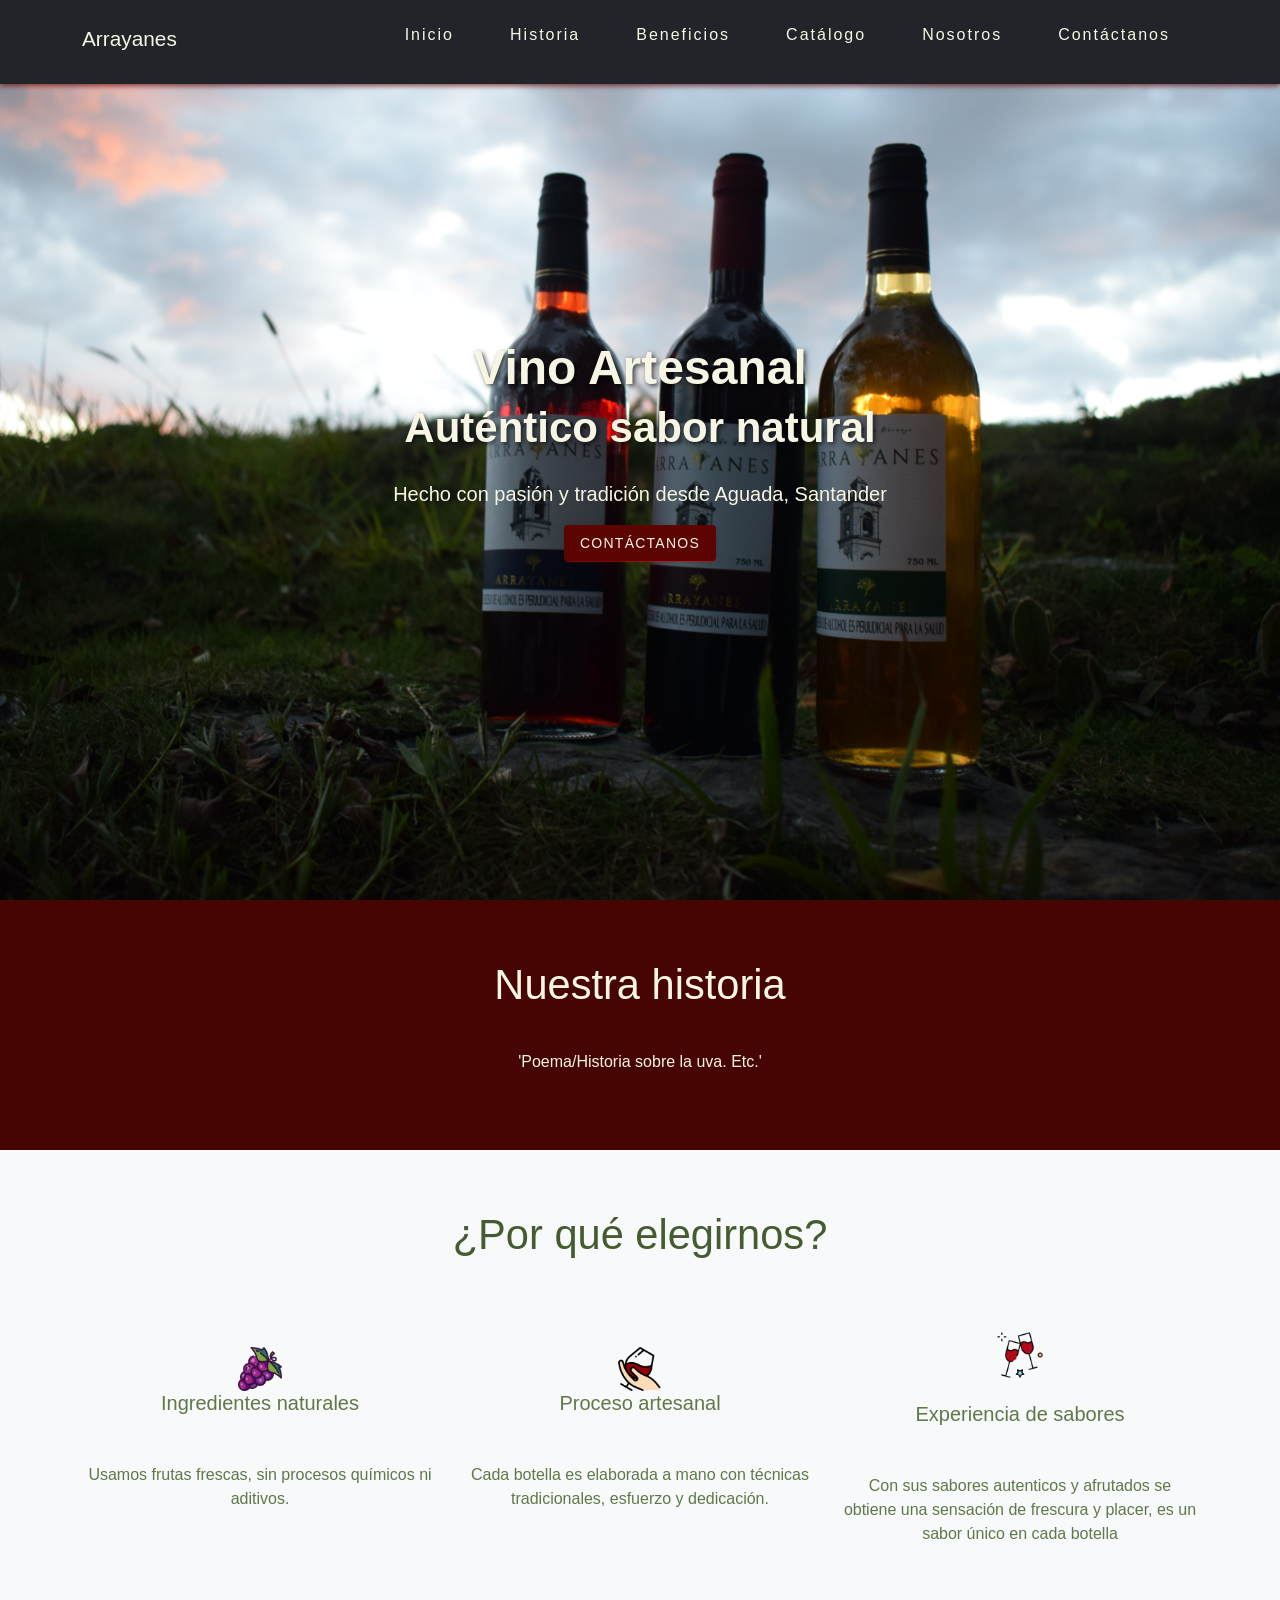
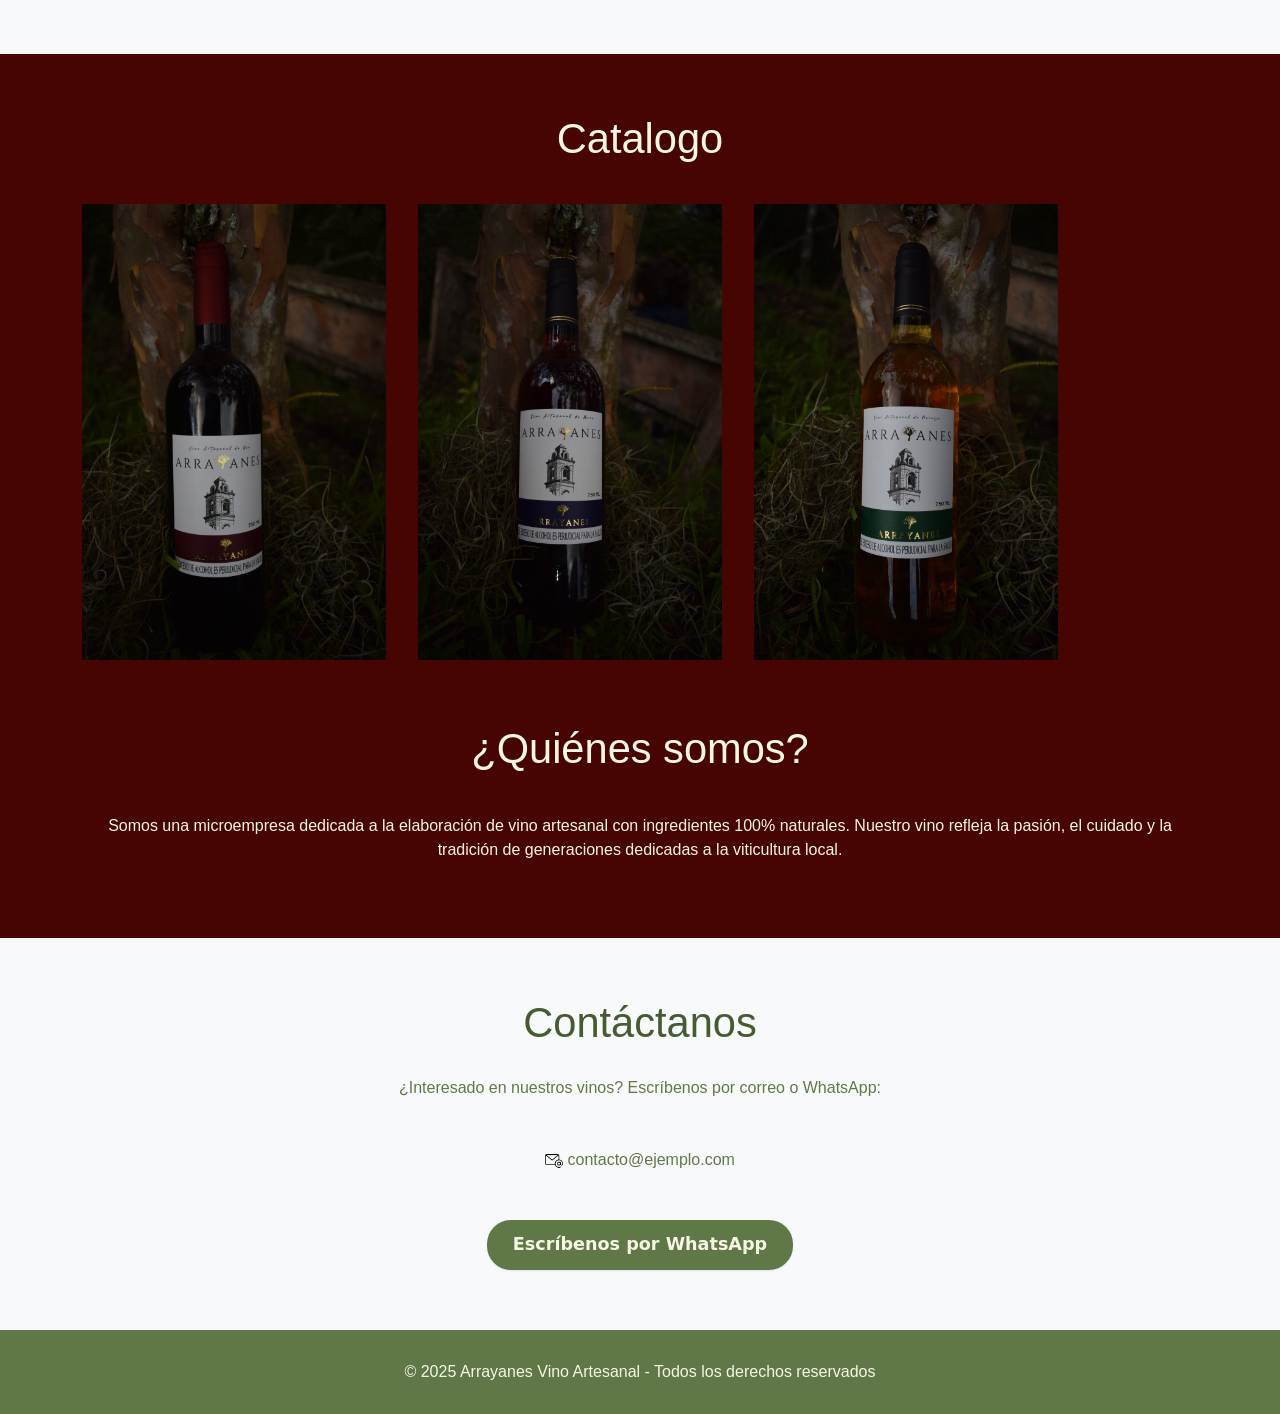
==== index.html @ 7a526537 "Navbar responsive" ====
<!DOCTYPE html>
<html lang="es">
<head>
<meta charset="UTF-8" />
<meta name="viewport" content="width=device-width, initial-scale=1.0" />
<title>Arrayanes Vino Artesanal</title>
<link href="https://cdn.jsdelivr.net/npm/bootstrap@5.3.2/dist/css/bootstrap.min.css" rel="stylesheet">
<link rel="stylesheet" href="Styles/index.css">
</head>
<body>
<!----------------------------------------NAVBAR ---------------------------------------->
<nav class="navbar navbar-expand-lg navbar-dark bg-dark fixed-top" id="navbar">
<div class="container">
<a class="navbar-brand" href="#">Arrayanes</a>

<button class="navbar-toggler" type="button" data-bs-toggle="collapse" data-bs-target="#menuNavbar" aria-controls="menuNavbar" aria-expanded="false" aria-label="Toggle navigation">
    <span class="navbar-toggler-icon"></span>
</button>

<div class="collapse navbar-collapse" id="menuNavbar">
    <ul class="navbar-nav ms-auto">
    <li class="nav-item"><a class="nav-link" href="#inicio">Inicio</a></li>
    <li class="nav-item"><a class="nav-link" href="#historia">Historia</a></li>
    <li class="nav-item"><a class="nav-link" href="#beneficios">Beneficios</a></li>
    <li class="nav-item"><a class="nav-link" href="#catalogo">Catálogo</a></li>
    <li class="nav-item"><a class="nav-link" href="#nosotros">Nosotros</a></li>
    <li class="nav-item"><a class="nav-link" href="#contacto">Contáctanos</a></li>
    </ul>
</div>
</div>
</nav>

<!---------------------------------------- INICIO ---------------------------------------->
<section class="inicio" id="inicio">
<div class="container">
    <h1>Vino Artesanal <br><small>Auténtico sabor natural</small></h1>
    <p class="lead mt-4">Hecho con pasión y tradición desde Aguada, Santander</p>
    <a href="#contacto" class="btn-contacto">Contáctanos</a>
</div>
</section>

<!---------------------------------------- NUESTRA HISTORIA ---------------------------------------->
<section class="section text-center" id="historia">
<div class="container">
    <h2 class="mb-4">Nuestra historia</h2>
    <p>'Poema/Historia sobre la uva. Etc.'</p>
</div>
</section>

<!---------------------------------------- BENEFICIOS ---------------------------------------->
<section class="section bg-light" id="beneficios">
<div class="container text-center">
    <h2 class="mb-1">¿Por qué elegirnos?</h2>
    <br>
    <br>
    <div class="row">
    <div class="col-md-4">
        <img src="Assets/uva.png" class="benefit-icon" alt="Icono">
        <h5 class="mb-5">Ingredientes naturales</h5>
        <p class="mb-5">Usamos frutas frescas, sin procesos químicos ni aditivos.</p>
    </div>
    <div class="col-md-4">
        <img src="Assets/copa-de-vino.png" class="benefit-icon" alt="Icono">
        <h5 class="mb-5">Proceso artesanal</h5>
        <p class="mb-5">Cada botella es elaborada a mano con técnicas tradicionales, esfuerzo y dedicación.</p>
    </div>
    <div class="col-md-4">
        <img src="Assets/brindis.png" class="benefit-icons" alt="Icono">
        <br><br>
        <h5 class="mb-5">Experiencia de sabores</h5>
        <p class="mb-5">Con sus sabores autenticos y afrutados se obtiene una sensación de frescura y placer, es un sabor único en cada botella</p>
    </div>
    </div>
</div>
</section>

<!---------------------------------------- CATALOGO ---------------------------------------->
<section class="section" id="catalogo">
<div class="container text-center">
    <h2 class="mb-4">Catalogo</h2>
    <div class="row g-3">
        <div class="img-vino">
        <a href="vino-uva.html">
            <img src="Assets/Uva.JPG" class="img-fluid mx-auto d-block" alt="vino de uva">
        </a>
        </div>
        <div class="img-vino">
        <a href="vino-mora.html">
            <img src="Assets/Mora.JPG" class="img-fluid mx-auto d-block" alt="vino de mora">
        </a>
        </div>
        <div class="img-vino">
        <a href="vino-naranja.html">
            <img src="Assets/Naranja.JPG" class="img-fluid mx-auto d-block" alt="vino de naranja">
        </a>
        </div>
    </div>
</div>
</section>

<!---------------------------------------- ¿QUIÉNES SOMOS? ---------------------------------------->
<section class="section text-center" id="nosotros">
<div class="container">
    <h2 class="mb-4">¿Quiénes somos?</h2>
    <p>Somos una microempresa dedicada a la elaboración de vino artesanal con ingredientes 100% naturales. Nuestro vino refleja la pasión, el cuidado y la tradición de generaciones dedicadas a la viticultura local.</p>
</div>
</section>

<!---------------------------------------- CONTACTO ---------------------------------------->
<section class="section bg-light" id="contacto">
<div class="container text-center">
    <h2 class="mb-1">Contáctanos</h2>
    <br>
    <p class="mb-5">¿Interesado en nuestros vinos? Escríbenos por correo o WhatsApp:</p>
    <p class="mb-5" id="Info-correo">
        <img class="img-correo" src="Assets/correo.png" alt="Correo"> 
        contacto@ejemplo.com
    </p>
    <a href="https://wa.me/573052491239" target="_blank" class="btn-whatsapp">Escríbenos por WhatsApp</a>
</div>
</section>

<!---------------------------------------- FOOTER ---------------------------------------->
<footer class="text-center">
<div class="container">
    <p class="mb-0">© 2025 Arrayanes Vino Artesanal - Todos los derechos reservados</p>
</div>
</footer>

<script src="https://cdn.jsdelivr.net/npm/bootstrap@5.3.2/dist/js/bootstrap.bundle.min.js"></script>
<script>
let posicionAnterior = window.pageYOffset;

window.onscroll = function () {
const navbar = document.getElementById("navbar");
let posicionActual = window.pageYOffset;

if (posicionAnterior > posicionActual) {
    navbar.style.top = "0";
} else {
    navbar.style.top = "-80px";
}

posicionAnterior = posicionActual;
};
</script>
</body>
</html>
---- Styles/index.css ----
body {
font-family: 'Segoe UI', sans-serif;
background-color: #470501;
color: #4b2e2e;
}

.navbar {
box-shadow: 0 2px 5px rgba(108, 3, 3, 0.708);
background-color: #470501;
color: #F7F6E4;
padding-bottom: 15px;
position: fixed;
top: 0;
width: 100%;
transition: top 0.3s ease-in-out;
z-index: 999;
}

.navbar a{
text-decoration: none;
}

.navbar-brand{
color: #F7F6E4;
font-size: 1.3rem;
}

.nav-link{
text-align: center;
display: inline-block;
padding: 15px 40px;
cursor: pointer;
letter-spacing: 2px;
position:relative;
overflow:hidden;
margin: 0 20px;
color: #F7F6E4;
transition: color 0.3s;
}

.nav-link:before {
content: "";
position: absolute;
width: 0;
background : #F7F6E4;
left: 45%;
height: 2px;
bottom: 0;
transition: all .3s;
opacity: 0.7;
}

.nav-link:hover:before {
width: 100%;
left:0;
}

.inicio {
background-image: url('../Assets/Portada.JPG');
background-size: cover;
background-position: center;
height: 100vh;
color: #F7F6E4;
display: flex;
align-items: center;
justify-content: center;
text-align: center;
}

.inicio h1 {
font-size: 3rem;
font-weight: bold;
text-shadow: 2px 2px 5px rgba(0,0,0,0.7);
}

.benefit-icon{
width: 2.7rem;
height: 2.7rem;
}

.benefit-icons{
margin-top: 20px;
width: 2.9rem;
height: 2.9rem;
}

.row{
text-align: center;
align-items: center;
}

.btn-contacto {
align-items: center;
appearance: none;
border-radius: 4px;
border-style: none;
box-shadow: rgba(221, 14, 14, 0.562) 0 3px 1px -2px,rgba(113, 8, 8, 0.14) 0 2px 2px 0,rgba(0, 0, 0, .12) 0 1px 5px 0;
box-sizing: border-box;
color: #F7F6E4;
cursor: pointer;
display: inline-flex;
font-family: Roboto,sans-serif;
font-size: .875rem;
font-weight: 500;
height: 36px;
justify-content: center;
letter-spacing: .0892857em;
line-height: normal;
min-width: 64px;
outline: none;
overflow: visible;
padding: 0 16px;
position: relative;
text-align: center;
text-decoration: none;
text-transform: uppercase;
transition: box-shadow 280ms cubic-bezier(.4, 0, .2, 1);
user-select: none;
-webkit-user-select: none;
touch-action: manipulation;
vertical-align: middle;
will-change: transform,opacity;
}

.btn-contacto:hover {
box-shadow: rgba(114, 3, 3, 0.553) 0 2px 4px -1px, rgba(120, 6, 6, 0.58) 0 4px 5px 0, rgba(103, 5, 5, 0.53) 0 1px 10px 0;
}

.btn-contacto:disabled {
background-color: rgba(154, 1, 1, 0.678);
box-shadow: rgba(173, 3, 3, 0.749) 0 0 0 0, rgba(156, 3, 3, 0.676) 0 0 0 0, rgba(203, 29, 29, 0.562) 0 0 0 0;
color: rgba(0, 0, 0, .37);
cursor: default;
pointer-events: none;
}

.btn-contacto:not(:disabled) {
background-color: #5c0401;
}

.btn-contacto:focus {
box-shadow: rgba(114, 3, 3, 0.553) 0 2px 4px -1px, rgba(120, 6, 6, 0.58) 0 4px 5px 0, rgba(103, 5, 5, 0.53) 0 1px 10px 0;
}

.btn-contacto:active {
box-shadow: rgba(114, 3, 3, 0.553) 0 2px 4px -1px, rgba(120, 6, 6, 0.58) 0 4px 5px 0, rgba(103, 5, 5, 0.53) 0 1px 10px 0;
background: #bc1007;
}

.section {
padding: 60px 15px;
color: #F7F6E4;
}

.mb-1{
color: #465c30;
font-size: 2.6rem;
}

.mb-4{
font-size:2.6rem;
padding-bottom: 1rem;
}

.mb-5{
color: #607848;
}

.img-vino{
width: 20rem;
height: 25rem;
object-fit: cover;
border-radius: 1.7rem;
margin-right: 1rem;
}

.img-vino:hover{
box-shadow: 0 0.25em 0.25em -0.1em rgba(0, 0, 17, 0);
transform: translateY(-0.25em);
border-color: #490202;
color: rgba(0, 0, 17, 0);
}

.img-correo{
width: 18px;
}

.btn-whatsapp {
background-color: #607848;
color:#F7F6E4;
border: 0 solid #e2e8f0;
border-radius: 1.5rem;
box-sizing: border-box;
cursor: pointer;
display: inline-block;
font-family: "Basier circle",-apple-system,system-ui,"Segoe UI",Roboto,"Helvetica Neue",Arial,"Noto Sans",sans-serif,"Apple Color Emoji","Segoe UI Emoji","Segoe UI Symbol","Noto Color Emoji";
font-size: 1.1rem;
font-weight: 600;
line-height: 1;
padding: 1rem 1.6rem;
text-align: center;
text-decoration: none #0d172a solid;
text-decoration-thickness: auto;
transition: all .1s cubic-bezier(.4, 0, .2, 1);
box-shadow: 0px 1px 2px rgba(166, 175, 195, 0.25);
user-select: none;
-webkit-user-select: none;
touch-action: manipulation;
}

.btn-whatsapp:hover {
background-color: #789048;
color: #F7F6E4;
}

html {
scroll-behavior: smooth;
}

footer {
background-color: #607848;
color: #F7F6E4;
padding: 30px 0;
}

/*--- RESPONSIVE ---*/
@media (max-width: 768px) {
.navbar .container {
flex-direction: column;
align-items: flex-start;
}

.navbar-brand {
margin-bottom: 10px;
}

.navbar div {
display: flex;
flex-wrap: wrap;
justify-content: center;
width: 100%;
text-align: center;
}

.nav-link {
padding: 10px 15px;
margin: 5px;
flex: 1 1 100%;
text-align: center;
}

.img-vino {
width: 14rem;
height: 18rem;
}

.btn-whatsapp {
font-size: 1.125rem;
padding: 1rem 2rem;
}
}

@media (max-width: 480px) {
.img-vino {
width: 100%;
height: auto;
}
}
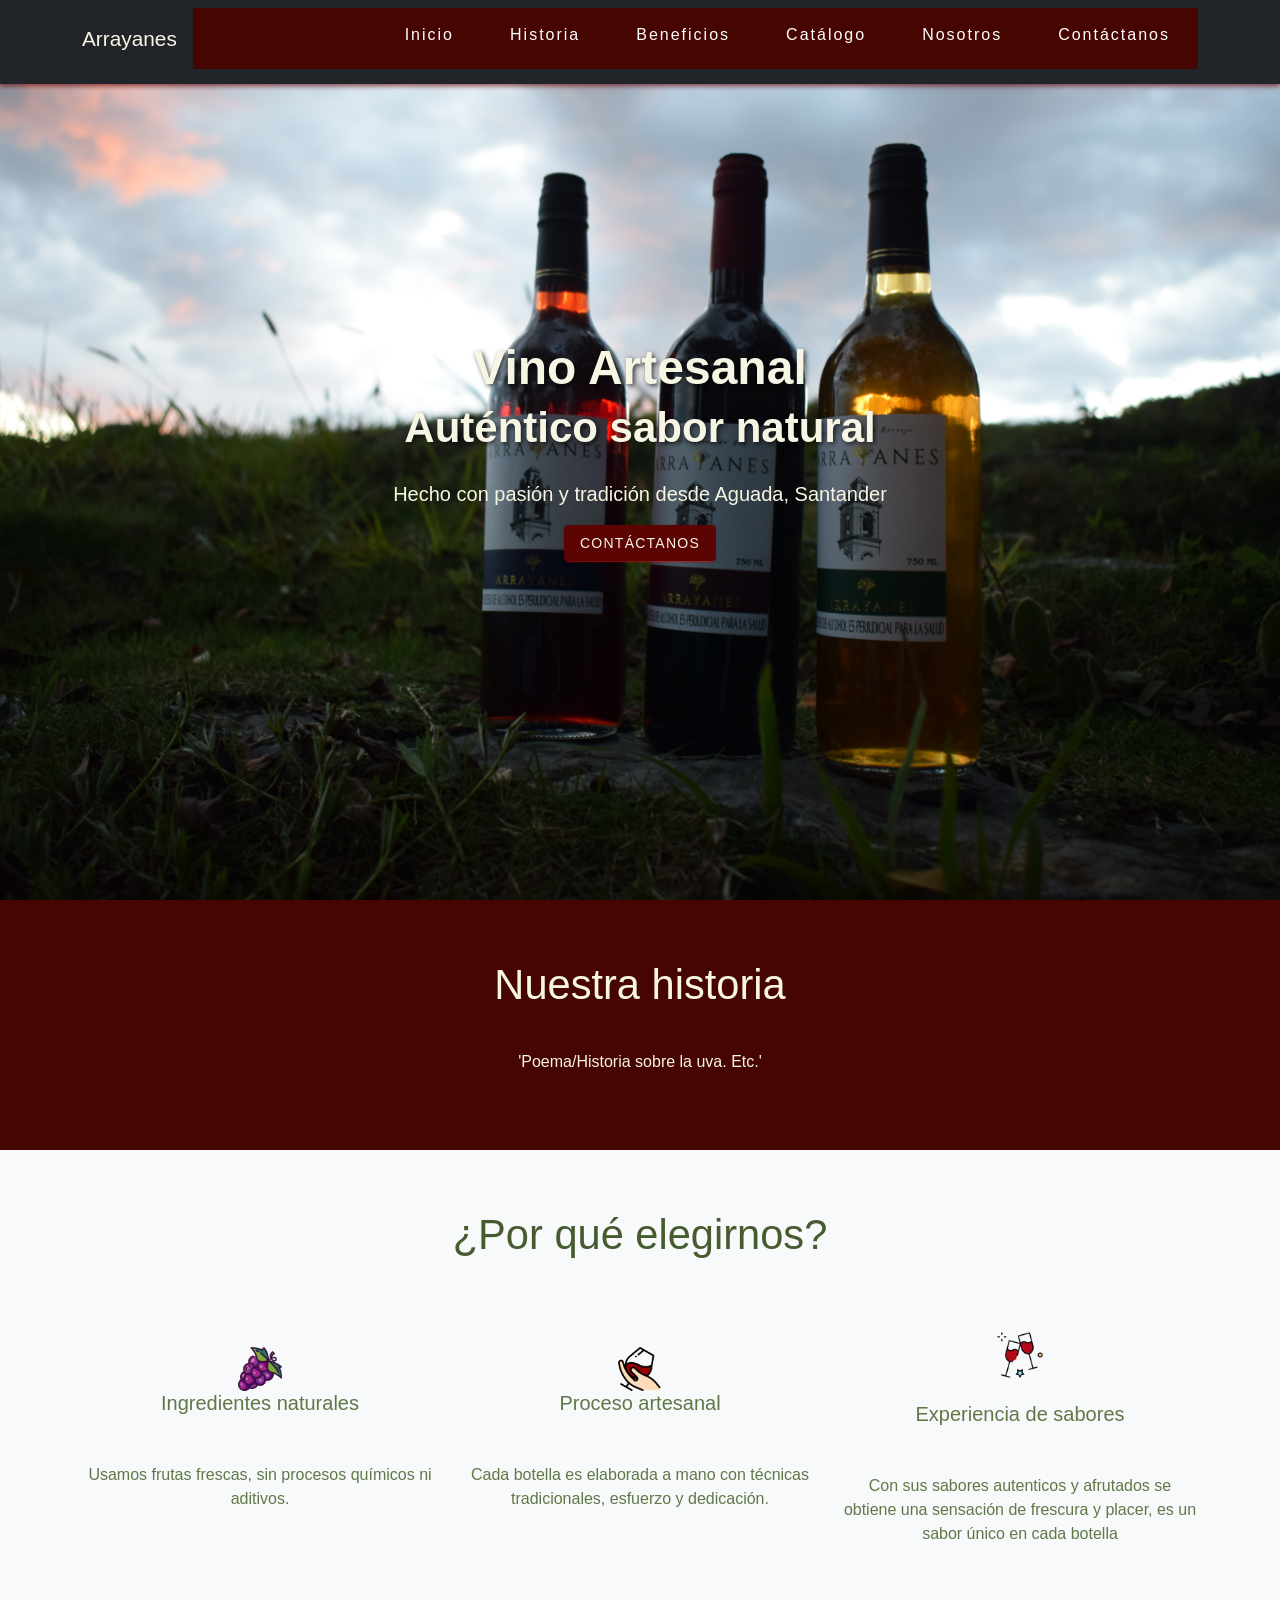
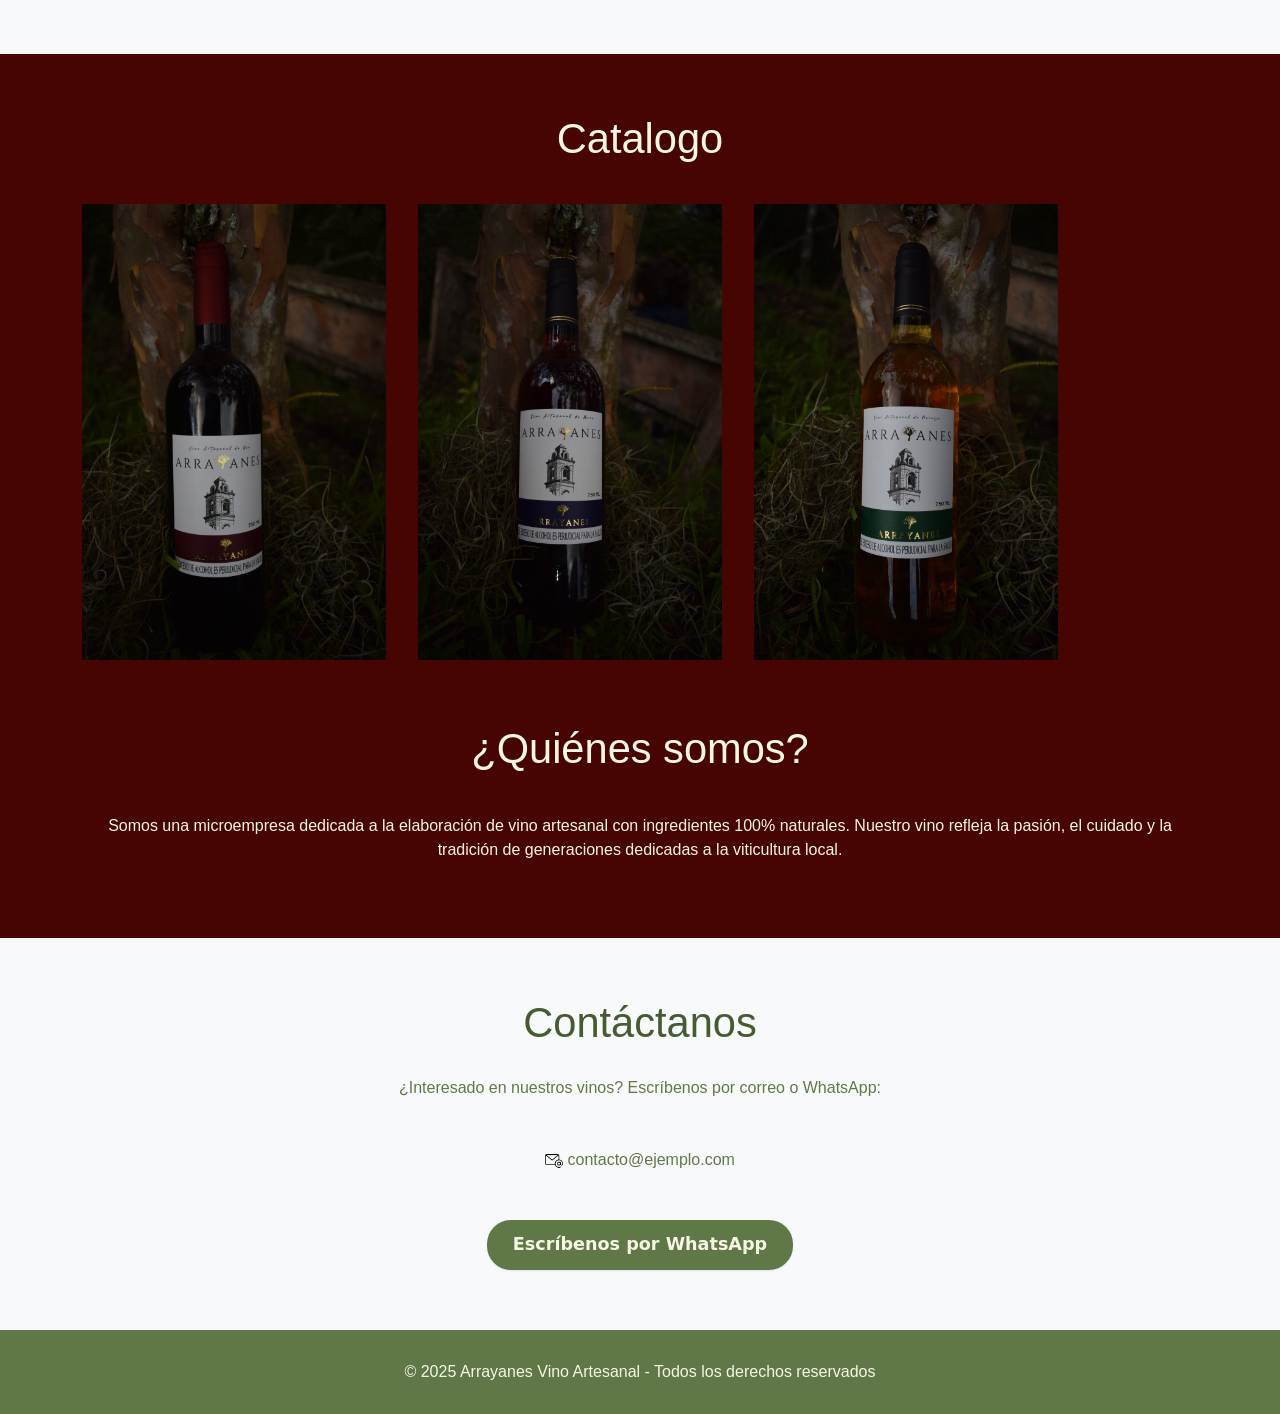
==== commit 12c88aee: "Arreglos navbar responsive" ====
--- a/index.html
+++ b/index.html
@@ -16,15 +16,14 @@
 <button class="navbar-toggler" type="button" data-bs-toggle="collapse" data-bs-target="#menuNavbar" aria-controls="menuNavbar" aria-expanded="false" aria-label="Toggle navigation">
     <span class="navbar-toggler-icon"></span>
 </button>
-
 <div class="collapse navbar-collapse" id="menuNavbar">
     <ul class="navbar-nav ms-auto">
-    <li class="nav-item"><a class="nav-link" href="#inicio">Inicio</a></li>
-    <li class="nav-item"><a class="nav-link" href="#historia">Historia</a></li>
-    <li class="nav-item"><a class="nav-link" href="#beneficios">Beneficios</a></li>
-    <li class="nav-item"><a class="nav-link" href="#catalogo">Catálogo</a></li>
-    <li class="nav-item"><a class="nav-link" href="#nosotros">Nosotros</a></li>
-    <li class="nav-item"><a class="nav-link" href="#contacto">Contáctanos</a></li>
+        <li class="nav-item"><a class="nav-link" href="#inicio">Inicio</a></li>
+        <li class="nav-item"><a class="nav-link" href="#historia">Historia</a></li>
+        <li class="nav-item"><a class="nav-link" href="#beneficios">Beneficios</a></li>
+        <li class="nav-item"><a class="nav-link" href="#catalogo">Catálogo</a></li>
+        <li class="nav-item"><a class="nav-link" href="#nosotros">Nosotros</a></li>
+        <li class="nav-item"><a class="nav-link" href="#contacto">Contáctanos</a></li>
     </ul>
 </div>
 </div>
@@ -127,6 +126,7 @@
 </div>
 </footer>
 
+<!----------------------------------------Scripts---------------------------------------->
 <script src="https://cdn.jsdelivr.net/npm/bootstrap@5.3.2/dist/js/bootstrap.bundle.min.js"></script>
 <script>
 let posicionAnterior = window.pageYOffset;
@@ -134,15 +134,33 @@
 window.onscroll = function () {
 const navbar = document.getElementById("navbar");
 let posicionActual = window.pageYOffset;
-
 if (posicionAnterior > posicionActual) {
     navbar.style.top = "0";
 } else {
     navbar.style.top = "-80px";
 }
-
 posicionAnterior = posicionActual;
 };
+
+document.addEventListener("DOMContentLoaded", function () {
+const menu = document.getElementById("menuNavbar");
+const enlaces = document.querySelectorAll(".navbar-nav .nav-link");
+
+enlaces.forEach((enlace) => {
+    enlace.addEventListener("click", () => {
+    if (menu.classList.contains("show")) {
+        new bootstrap.Collapse(menu).hide();
+    }
+    });
+});
+
+document.addEventListener("click", (event) => {
+    const isClickInside = menu.contains(event.target) || event.target.closest(".navbar-toggler");
+    if (!isClickInside && menu.classList.contains("show")) {
+    new bootstrap.Collapse(menu).hide();
+    }
+});
+});
 </script>
 </body>
 </html>
--- a/Styles/index.css
+++ b/Styles/index.css
@@ -53,6 +53,13 @@
 .nav-link:hover:before {
 width: 100%;
 left:0;
+}
+.navbar-collapse {
+background-color: #470501;
+}
+
+.navbar-nav .nav-link {
+color: white !important;
 }
 
 .inicio {
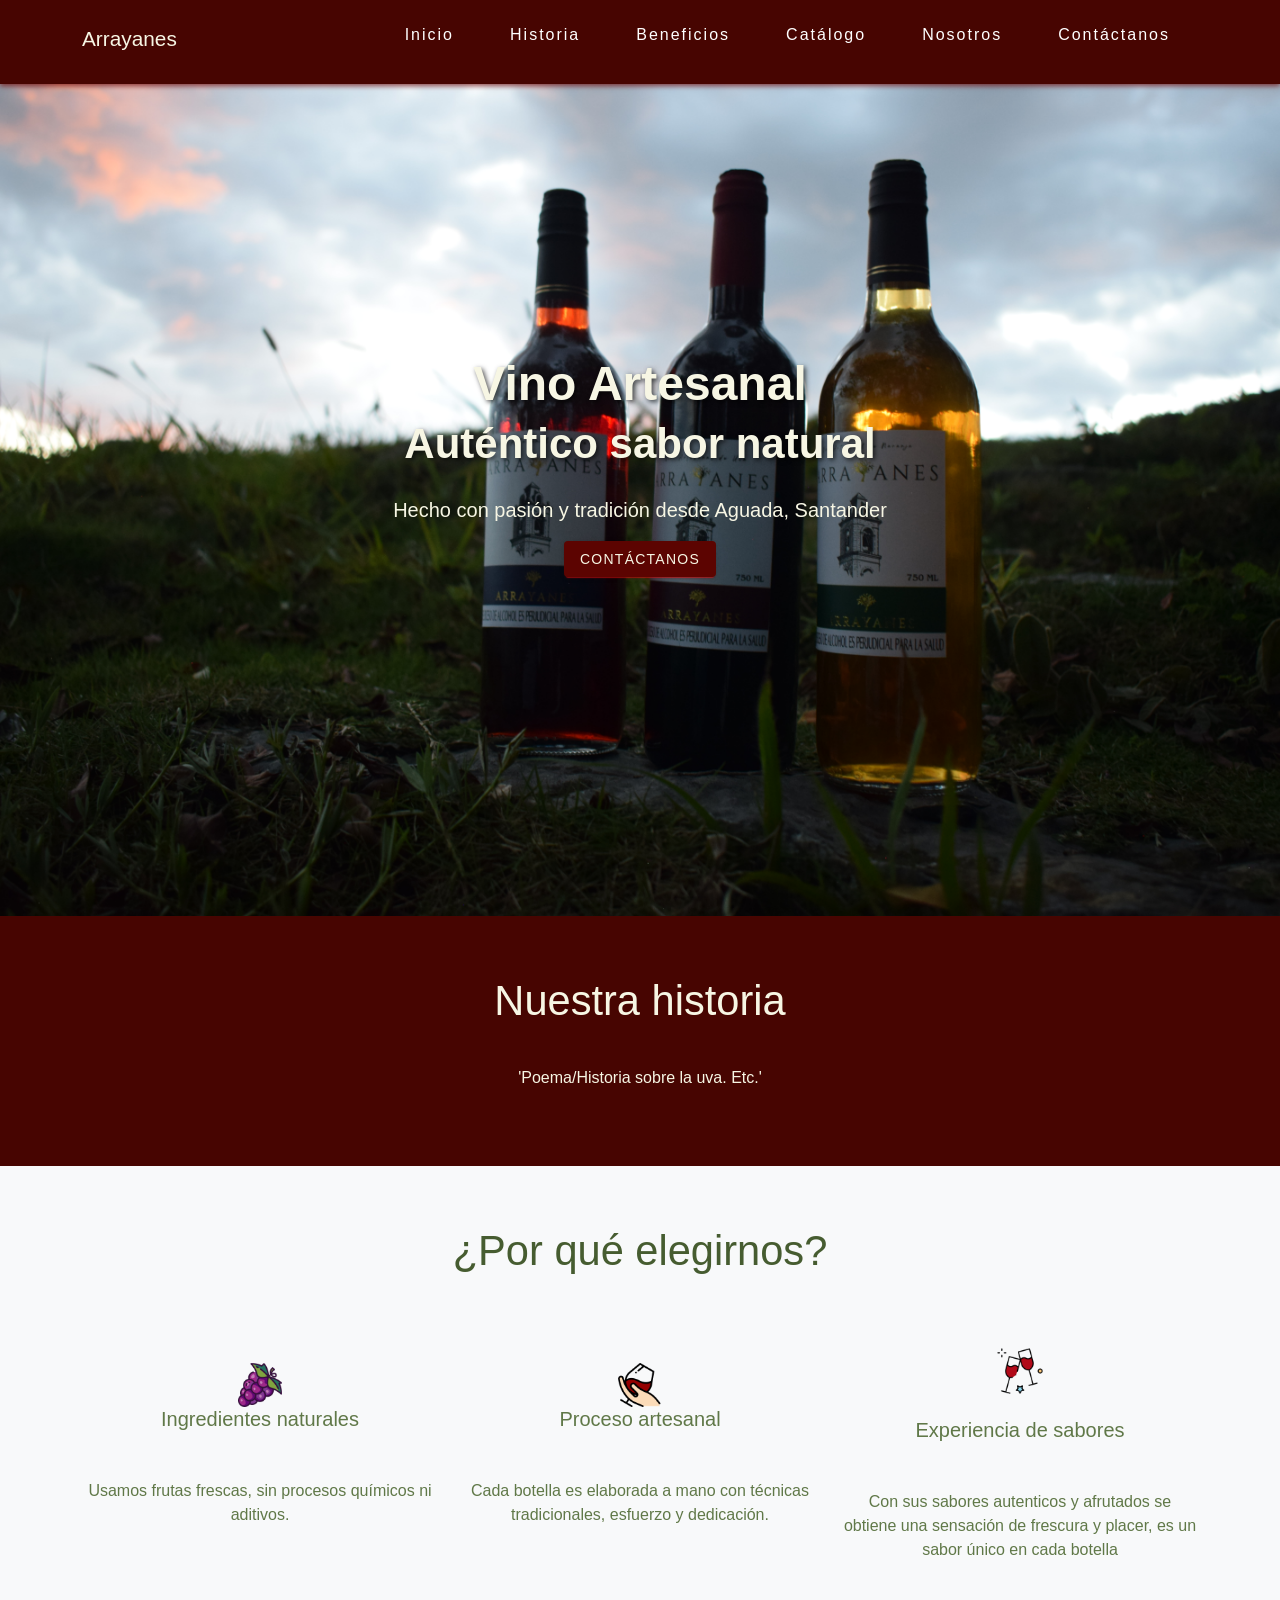
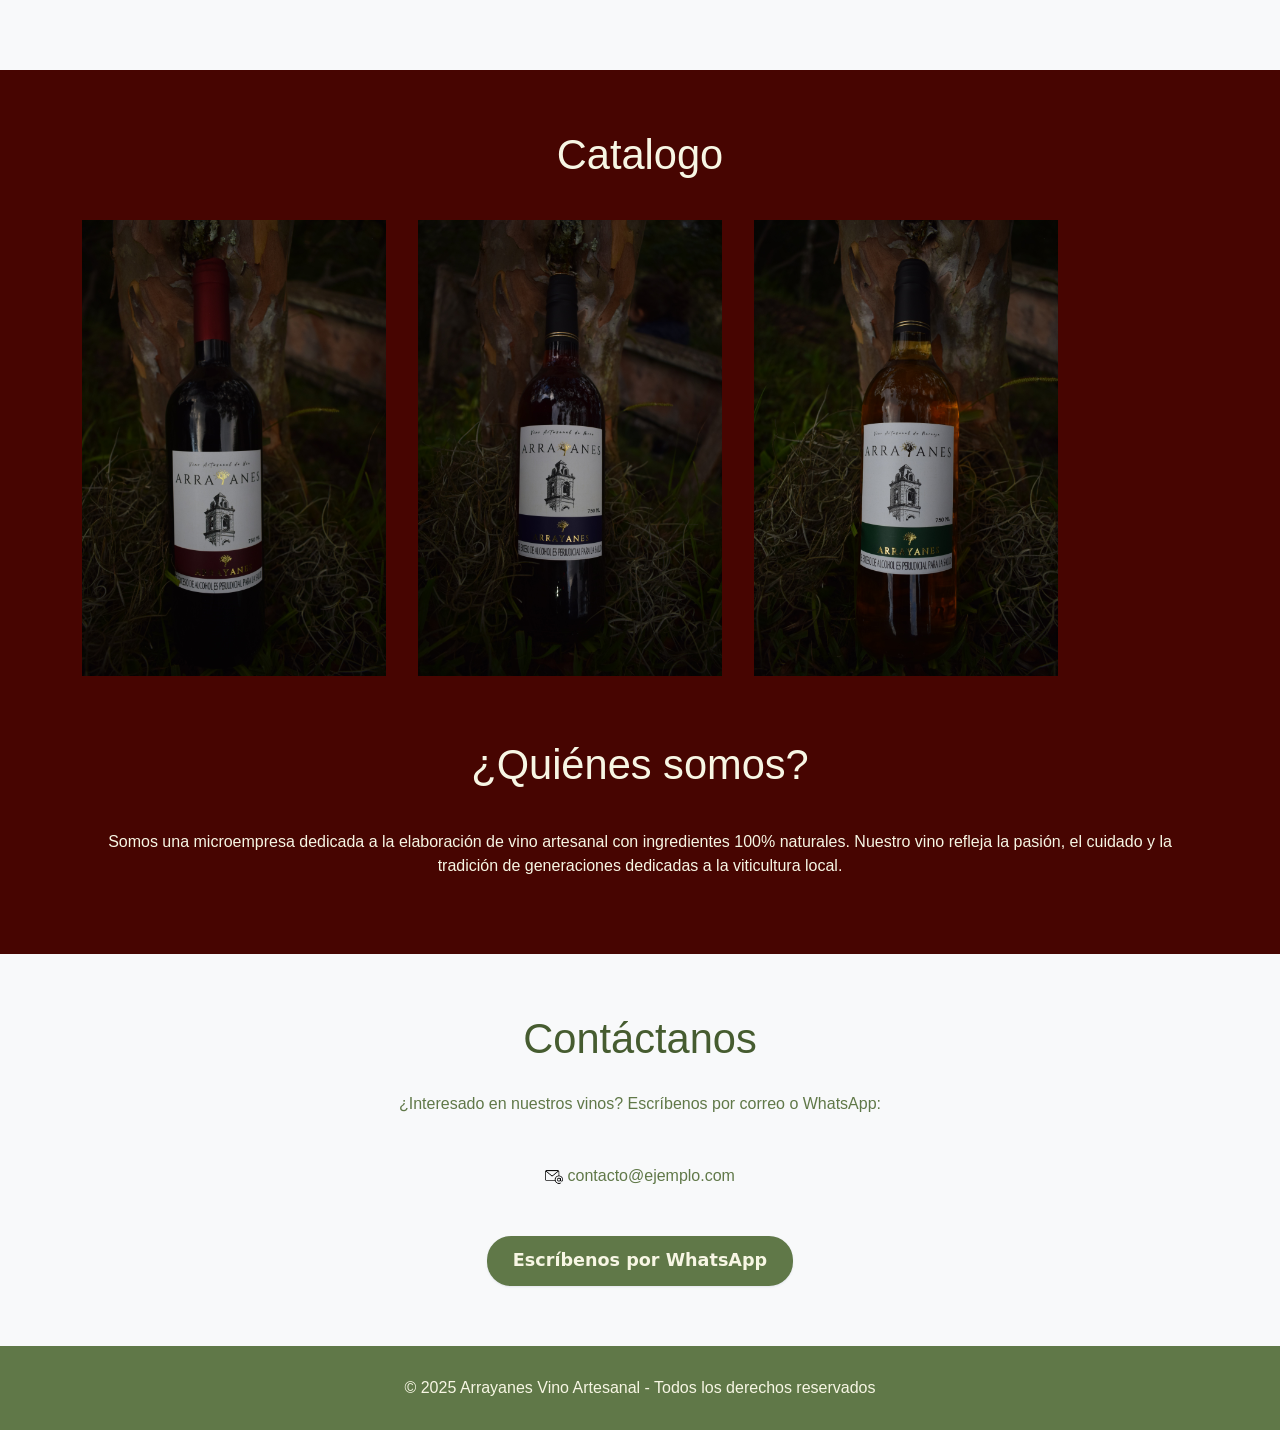
==== commit f286c250: "Arreglos navbar responsive" ====
--- a/index.html
+++ b/index.html
@@ -9,7 +9,7 @@
 </head>
 <body>
 <!----------------------------------------NAVBAR ---------------------------------------->
-<nav class="navbar navbar-expand-lg navbar-dark bg-dark fixed-top" id="navbar">
+<header><nav class="navbar navbar-expand-lg navbar-dark bg-dark fixed-top" id="navbar">
 <div class="container">
 <a class="navbar-brand" href="#">Arrayanes</a>
 
@@ -28,6 +28,7 @@
 </div>
 </div>
 </nav>
+</header>
 
 <!---------------------------------------- INICIO ---------------------------------------->
 <section class="inicio" id="inicio">
--- a/Styles/index.css
+++ b/Styles/index.css
@@ -4,9 +4,13 @@
 color: #4b2e2e;
 }
 
+header{
+margin: 1rem;
+}
+
 .navbar {
 box-shadow: 0 2px 5px rgba(108, 3, 3, 0.708);
-background-color: #470501;
+background-color: #470501 !important;
 color: #F7F6E4;
 padding-bottom: 15px;
 position: fixed;
@@ -55,7 +59,22 @@
 left:0;
 }
 .navbar-collapse {
-background-color: #470501;
+background-color: #470501 !important;
+}
+
+@keyframes fadeSlideDown {
+0% {
+opacity: 0;
+transform: translateY(-10px);
+}
+100% {
+opacity: 1;
+transform: translateY(0);
+}
+}
+
+.navbar-collapse.show {
+animation: fadeSlideDown 0.4s ease-out;
 }
 
 .navbar-nav .nav-link {
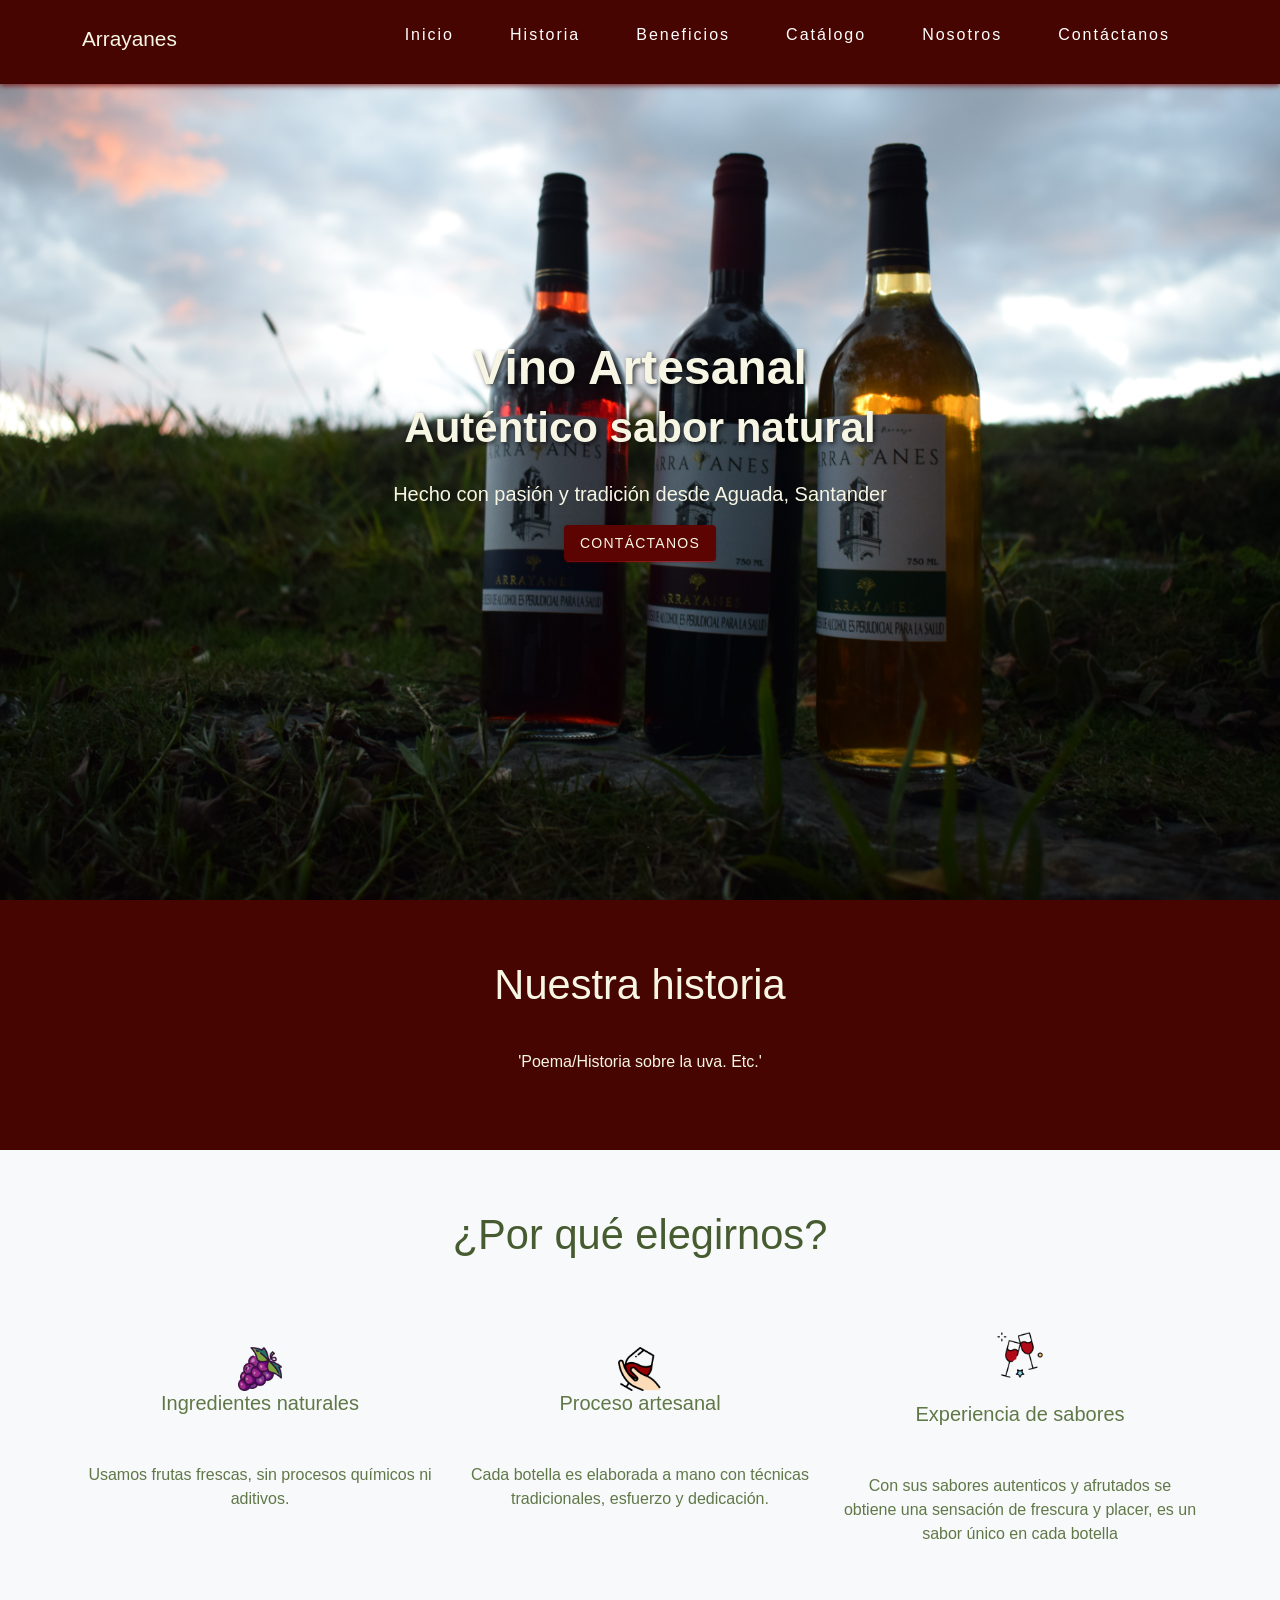
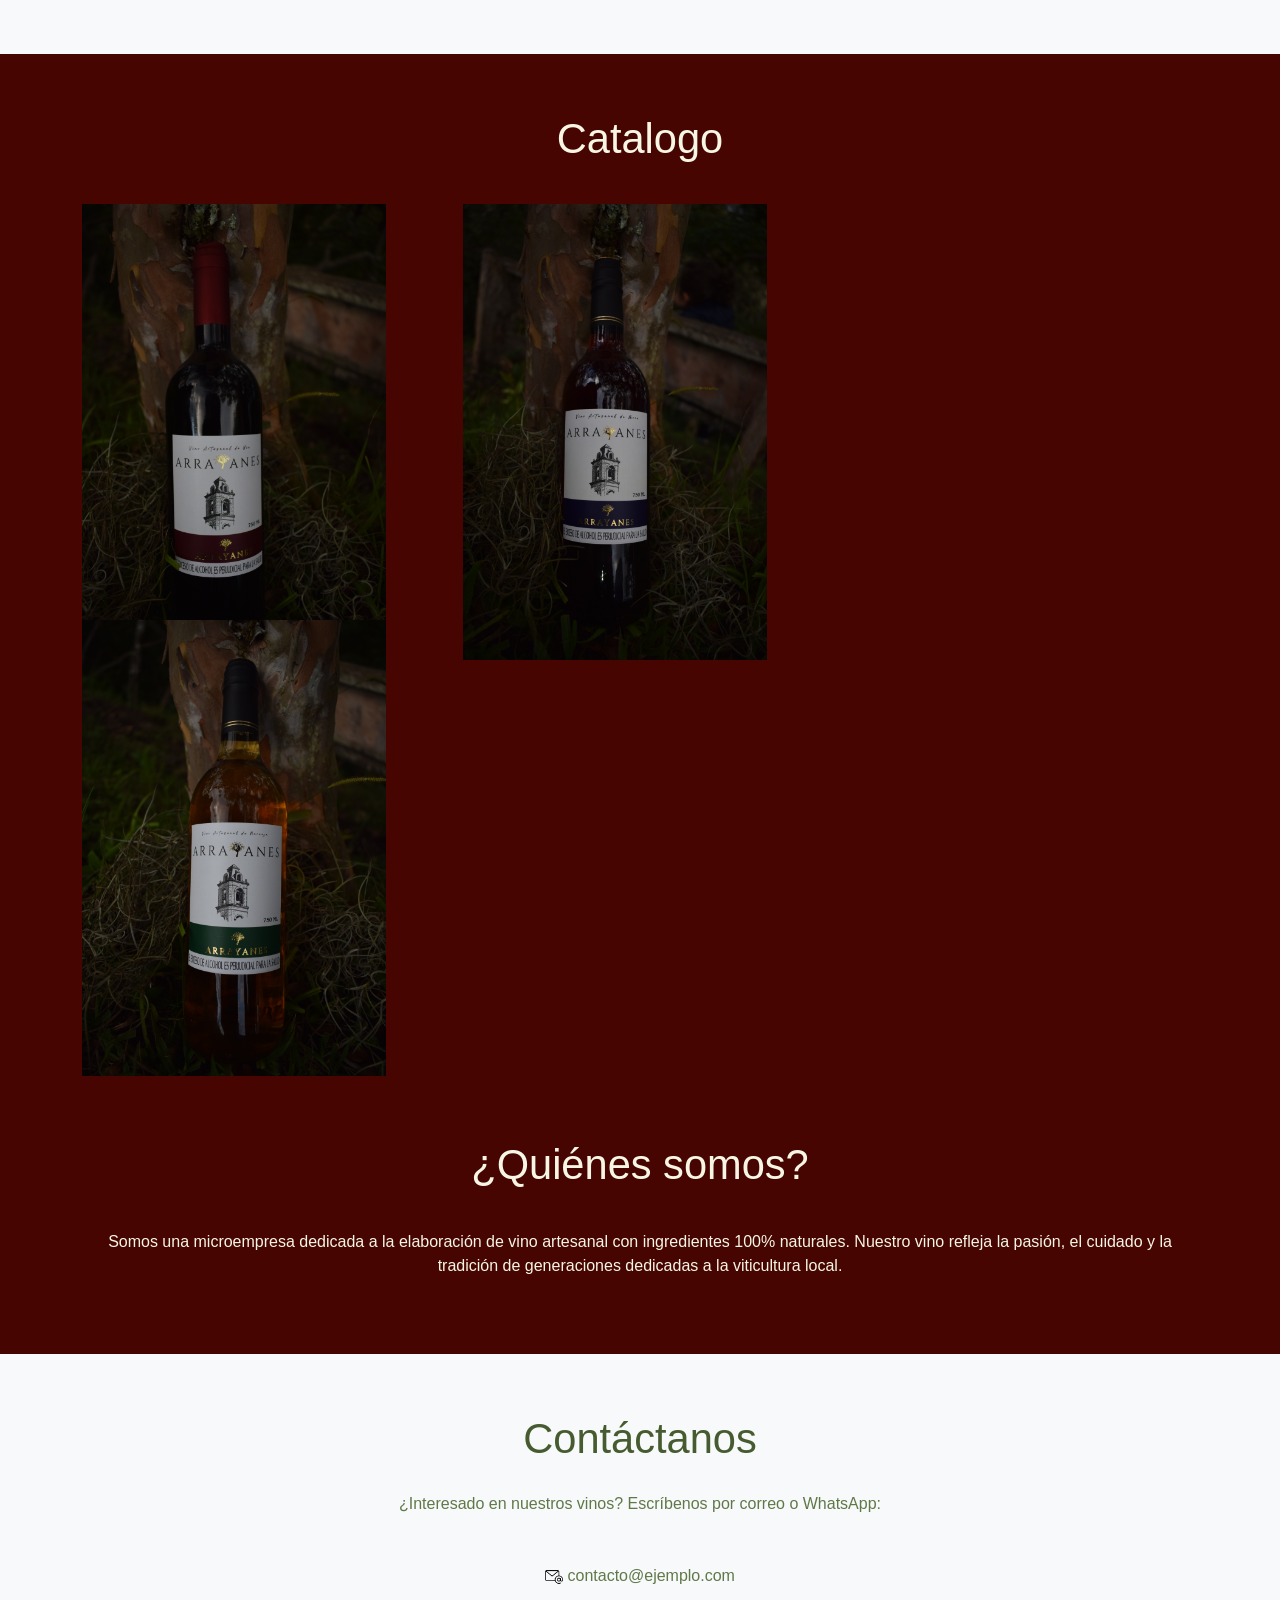
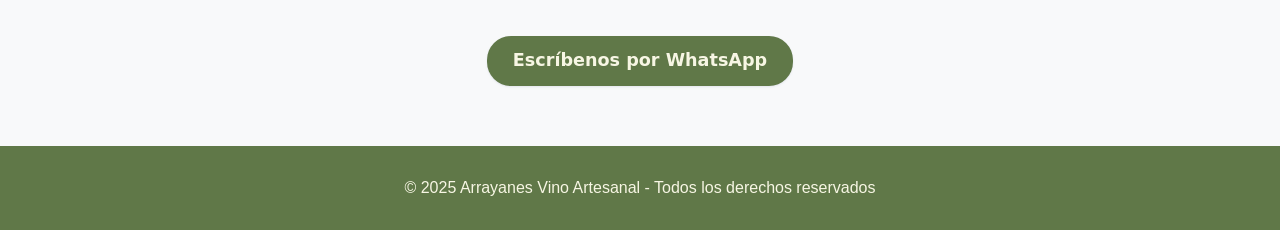
==== commit 043cc306: "Actualización navbar en cada html" ====
--- a/index.html
+++ b/index.html
@@ -9,7 +9,7 @@
 </head>
 <body>
 <!----------------------------------------NAVBAR ---------------------------------------->
-<header><nav class="navbar navbar-expand-lg navbar-dark bg-dark fixed-top" id="navbar">
+<nav class="navbar navbar-expand-lg navbar-dark bg-dark fixed-top" id="navbar">
 <div class="container">
 <a class="navbar-brand" href="#">Arrayanes</a>
 
@@ -28,7 +28,6 @@
 </div>
 </div>
 </nav>
-</header>
 
 <!---------------------------------------- INICIO ---------------------------------------->
 <section class="inicio" id="inicio">
--- a/Styles/index.css
+++ b/Styles/index.css
@@ -2,10 +2,6 @@
 font-family: 'Segoe UI', sans-serif;
 background-color: #470501;
 color: #4b2e2e;
-}
-
-header{
-margin: 1rem;
 }
 
 .navbar {
@@ -197,7 +193,7 @@
 height: 25rem;
 object-fit: cover;
 border-radius: 1.7rem;
-margin-right: 1rem;
+margin-right: 3.8rem;
 }
 
 .img-vino:hover{
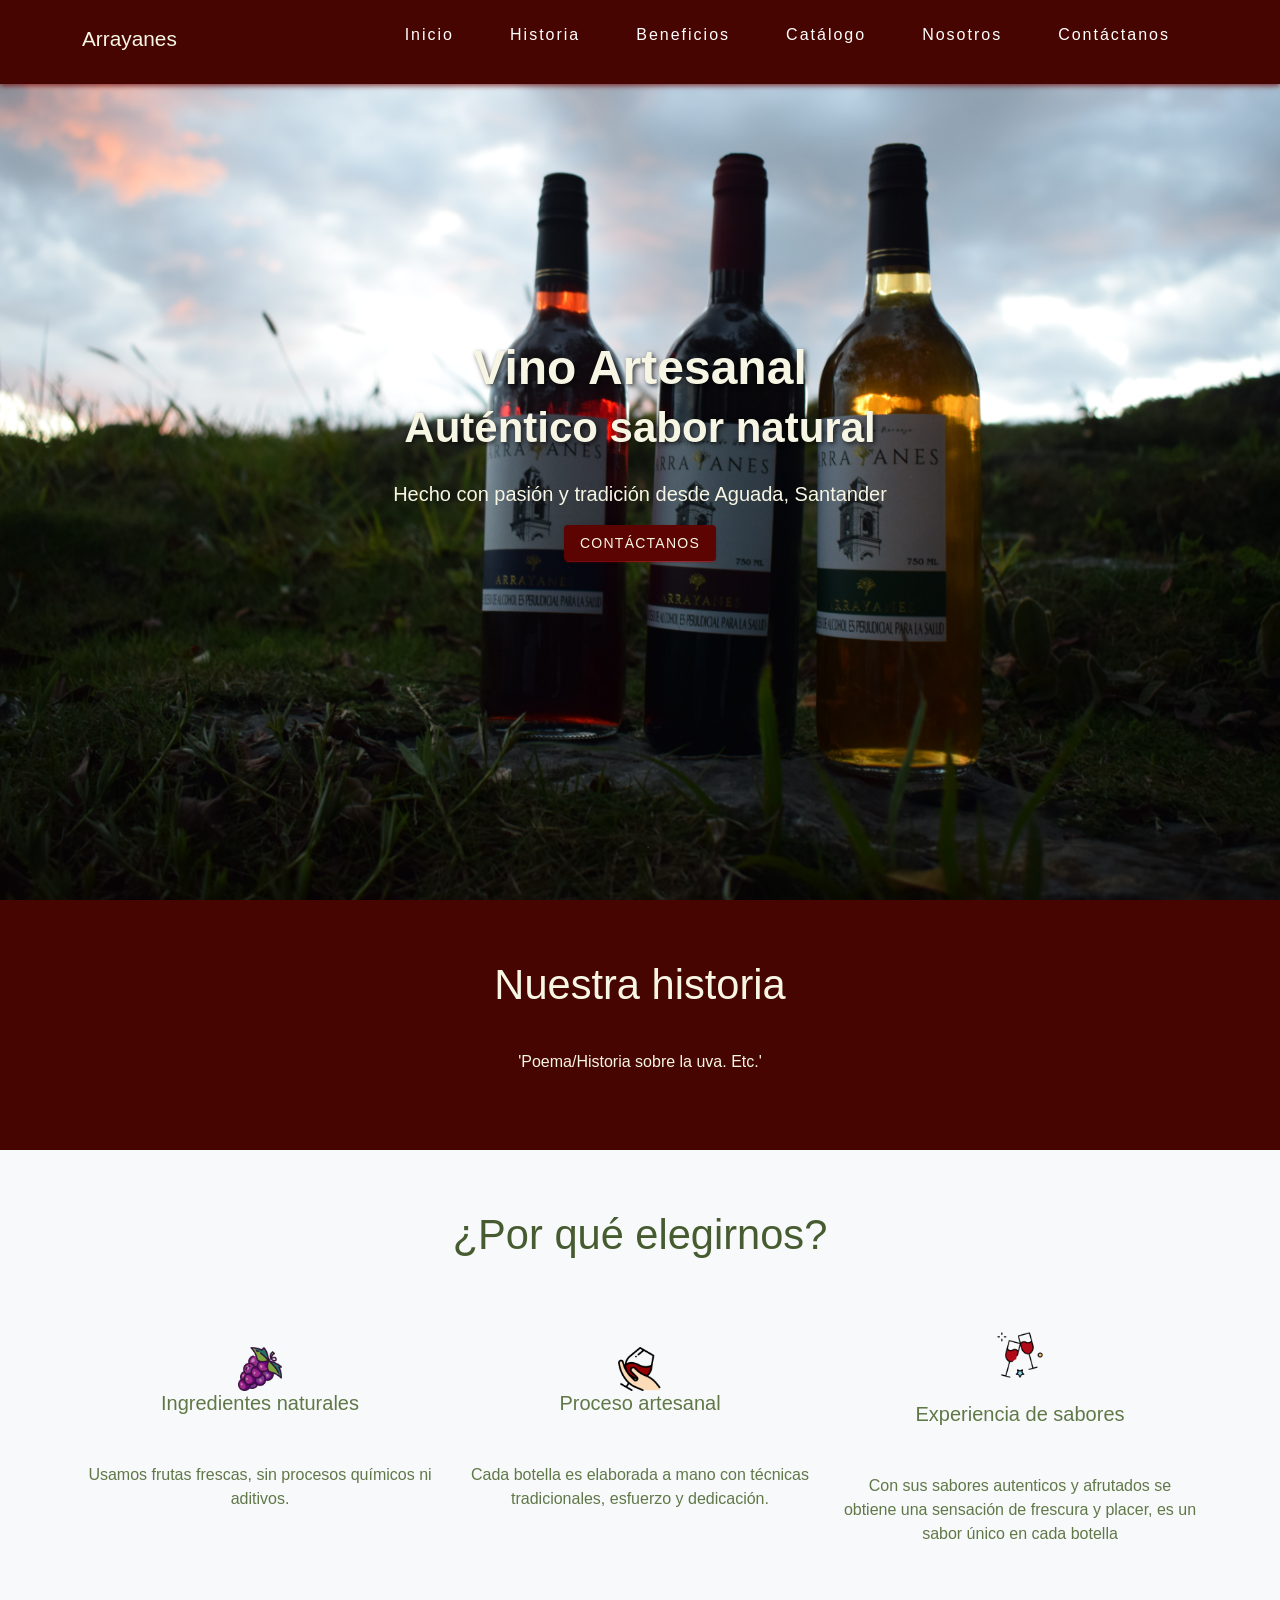
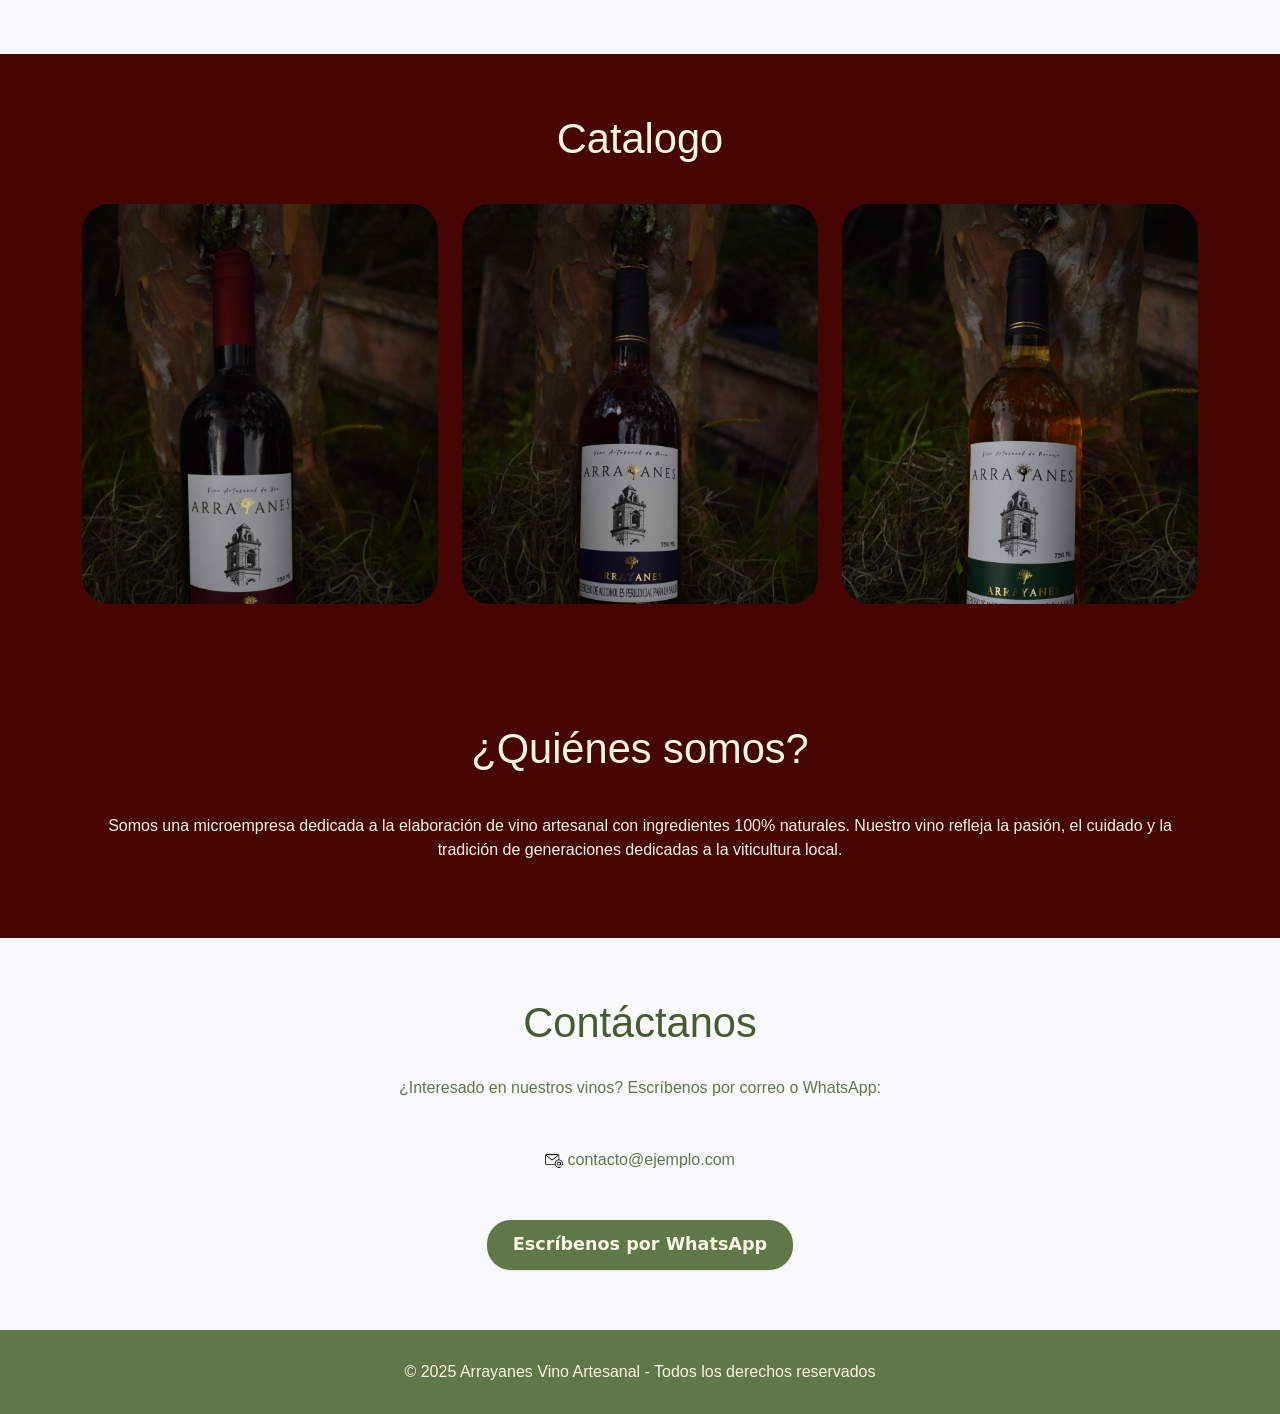
==== commit 90cc79d6: "Arreglos catalogo" ====
--- a/index.html
+++ b/index.html
@@ -77,21 +77,27 @@
 <section class="section" id="catalogo">
 <div class="container text-center">
     <h2 class="mb-4">Catalogo</h2>
-    <div class="row g-3">
-        <div class="img-vino">
-        <a href="vino-uva.html">
-            <img src="Assets/Uva.JPG" class="img-fluid mx-auto d-block" alt="vino de uva">
-        </a>
+    <div class="row g-4 justify-content-center">
+        <div class="col-md-4">
+            <div class="img-vino">
+                <a href="vino-uva.html">
+                    <img src="Assets/Uva.JPG" class="img-fluid mx-auto d-block" alt="vino de uva">
+                </a>
+            </div>
         </div>
-        <div class="img-vino">
-        <a href="vino-mora.html">
-            <img src="Assets/Mora.JPG" class="img-fluid mx-auto d-block" alt="vino de mora">
-        </a>
+        <div class="col-md-4">    
+            <div class="img-vino">
+            <a href="vino-mora.html">
+                <img src="Assets/Mora.JPG" class="img-fluid mx-auto d-block" alt="vino de mora">
+            </a>
+            </div>
         </div>
-        <div class="img-vino">
-        <a href="vino-naranja.html">
-            <img src="Assets/Naranja.JPG" class="img-fluid mx-auto d-block" alt="vino de naranja">
-        </a>
+        <div class="col-md-4"> 
+            <div class="img-vino">
+            <a href="vino-naranja.html">
+                <img src="Assets/Naranja.JPG" class="img-fluid mx-auto d-block" alt="vino de naranja">
+            </a>
+            </div>
         </div>
     </div>
 </div>
--- a/Styles/index.css
+++ b/Styles/index.css
@@ -188,19 +188,22 @@
 color: #607848;
 }
 
+.row-g3{
+align-items: center;
+align-content: center;
+}
+
 .img-vino{
-width: 20rem;
+width: 100%;
 height: 25rem;
-object-fit: cover;
 border-radius: 1.7rem;
-margin-right: 3.8rem;
+overflow: hidden;
+transition: transform 0.3s ease, box-shadow 0.3s ease;
 }
 
 .img-vino:hover{
-box-shadow: 0 0.25em 0.25em -0.1em rgba(0, 0, 17, 0);
-transform: translateY(-0.25em);
-border-color: #490202;
-color: rgba(0, 0, 17, 0);
+transform: scale(1.02);
+box-shadow: 0 8px 16px rgba(0, 0, 0, 0.4);
 }
 
 .img-correo{
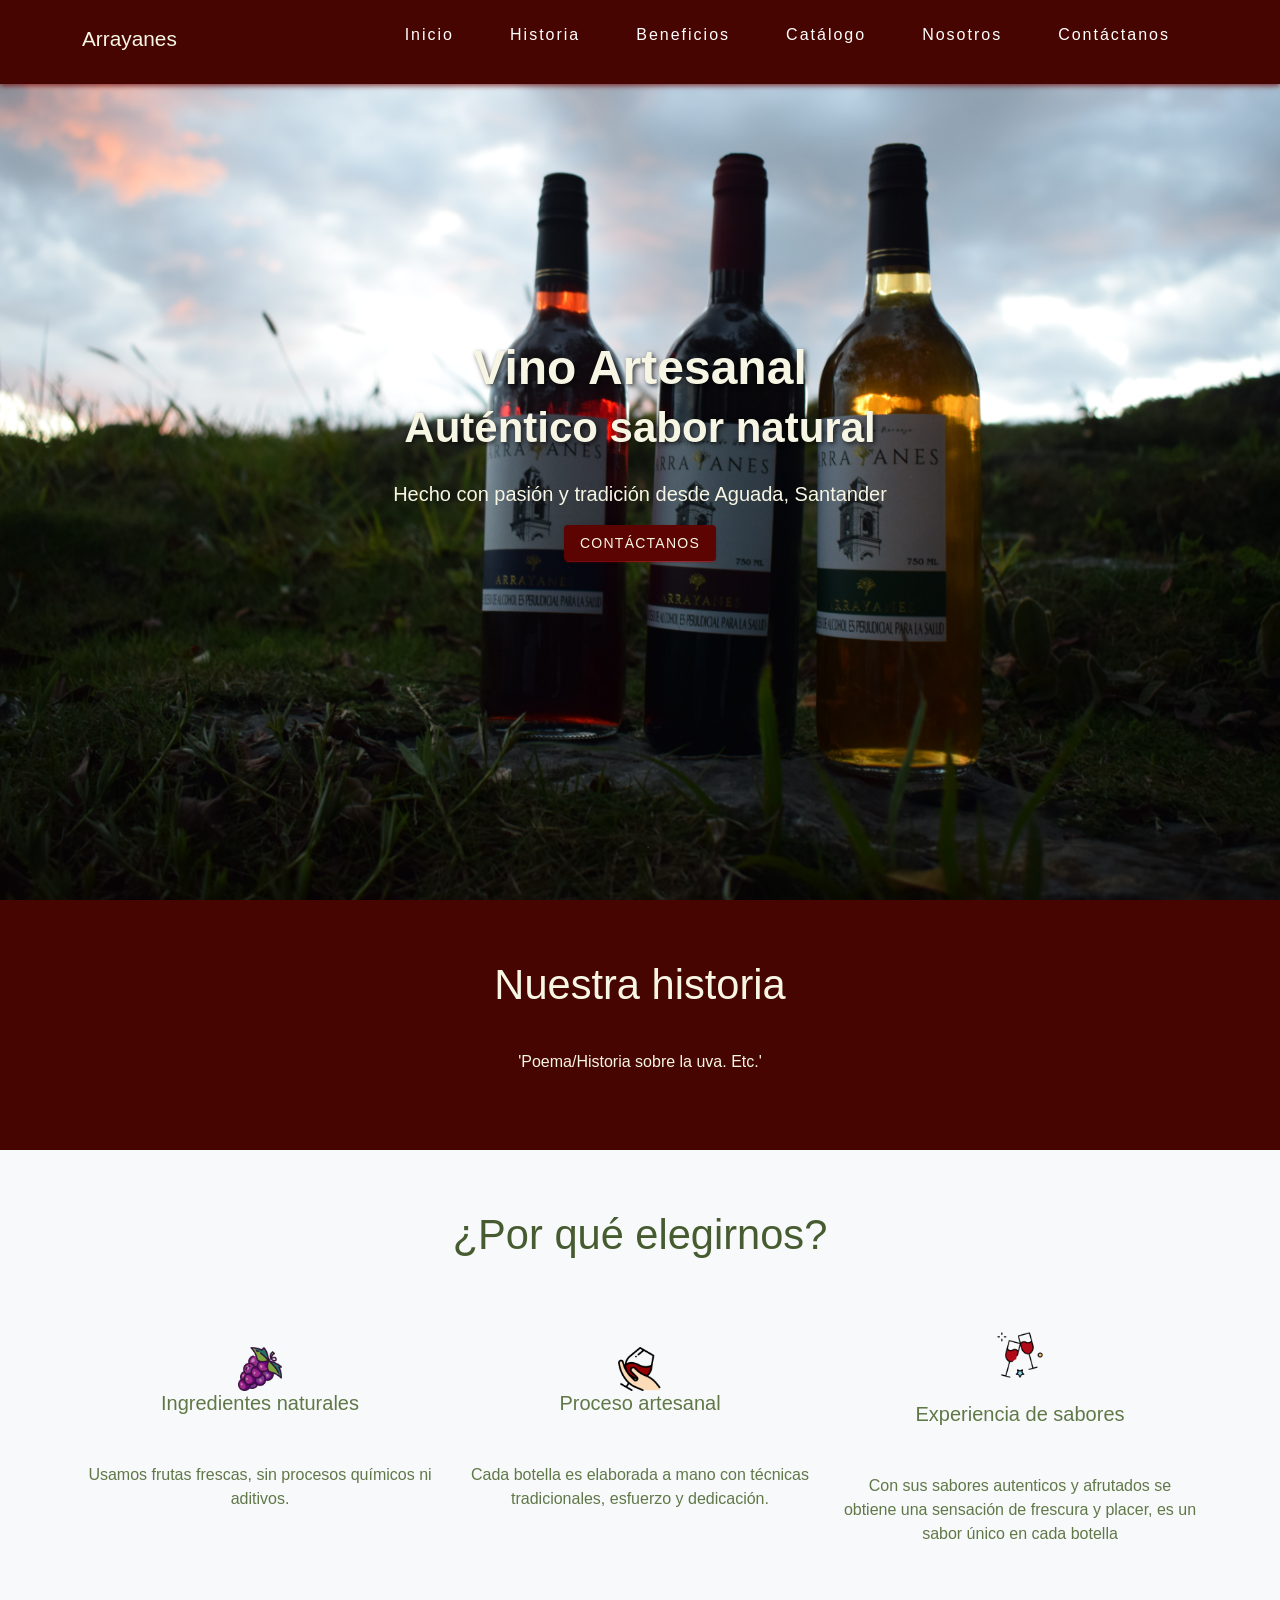
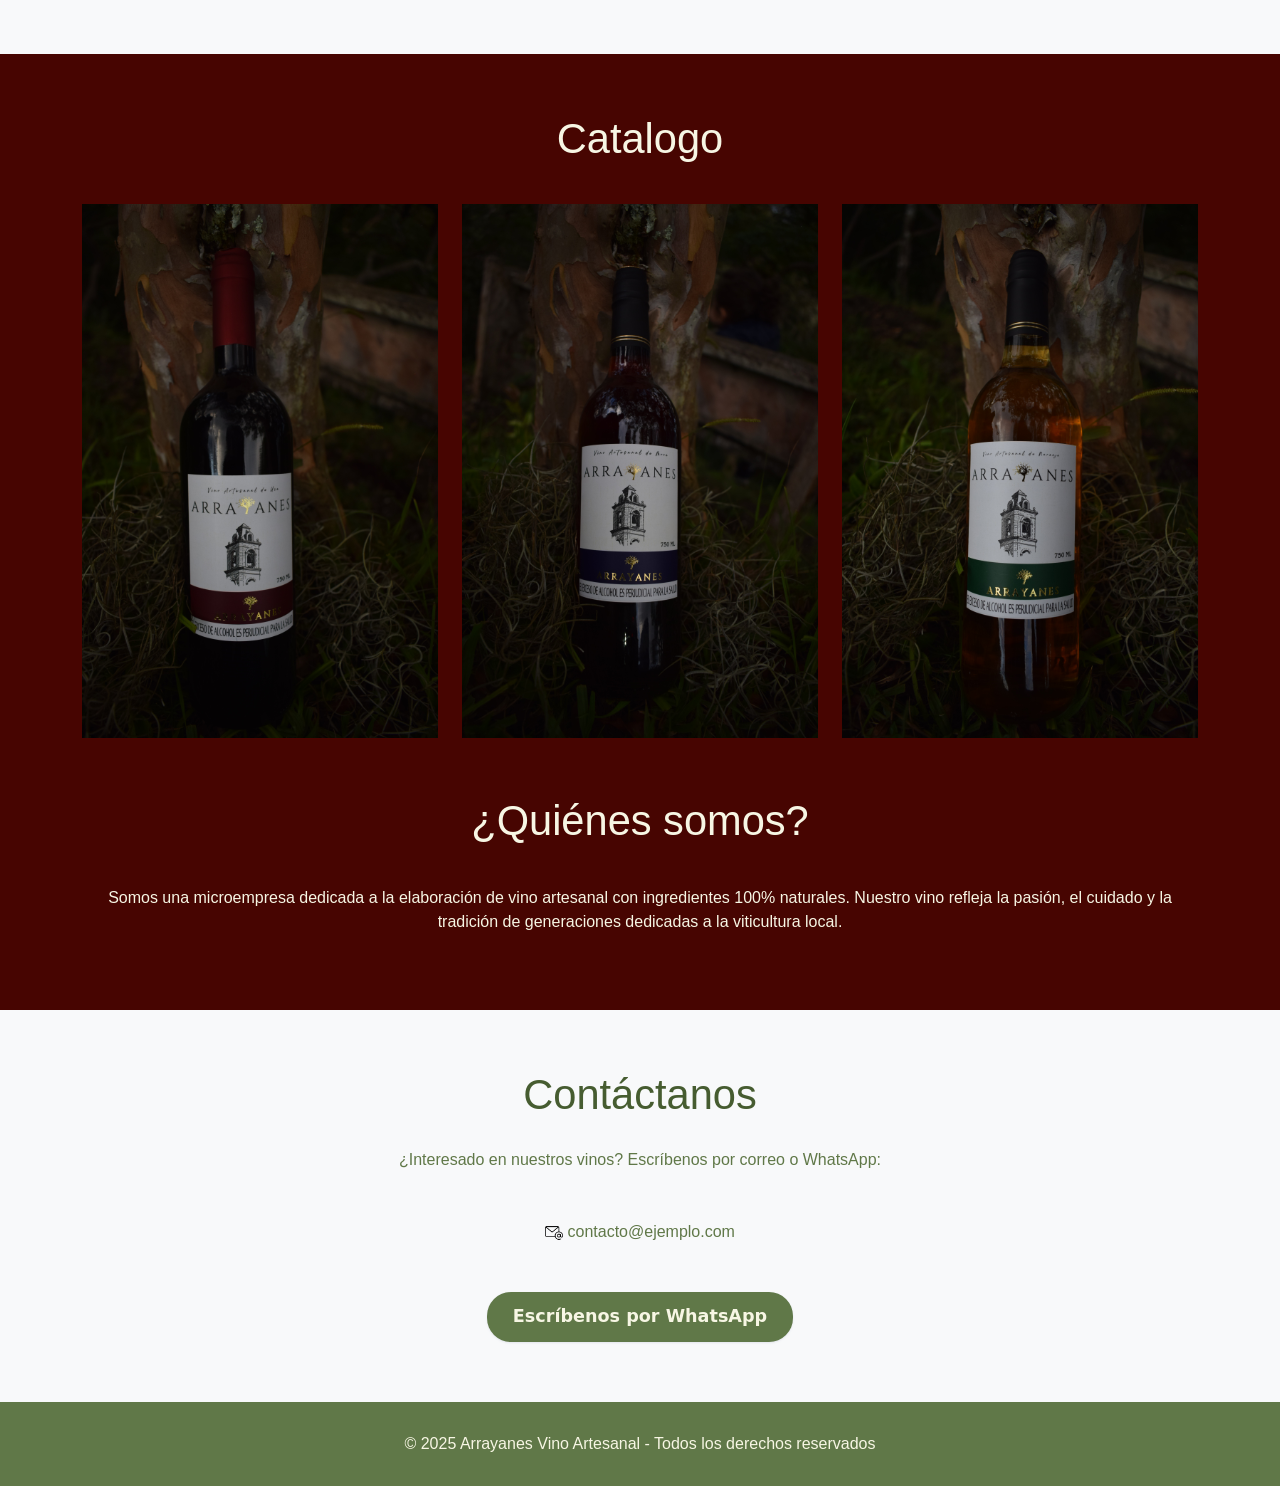
==== commit 1dd017f0: "+ y + arreglos" ====
--- a/index.html
+++ b/index.html
@@ -100,6 +100,9 @@
             </div>
         </div>
     </div>
+<br>
+<br>
+<br>
 </div>
 </section>
 
--- a/Styles/index.css
+++ b/Styles/index.css
@@ -188,16 +188,10 @@
 color: #607848;
 }
 
-.row-g3{
-align-items: center;
-align-content: center;
-}
-
 .img-vino{
 width: 100%;
 height: 25rem;
-border-radius: 1.7rem;
-overflow: hidden;
+border-radius: 0.25rem;
 transition: transform 0.3s ease, box-shadow 0.3s ease;
 }
 
